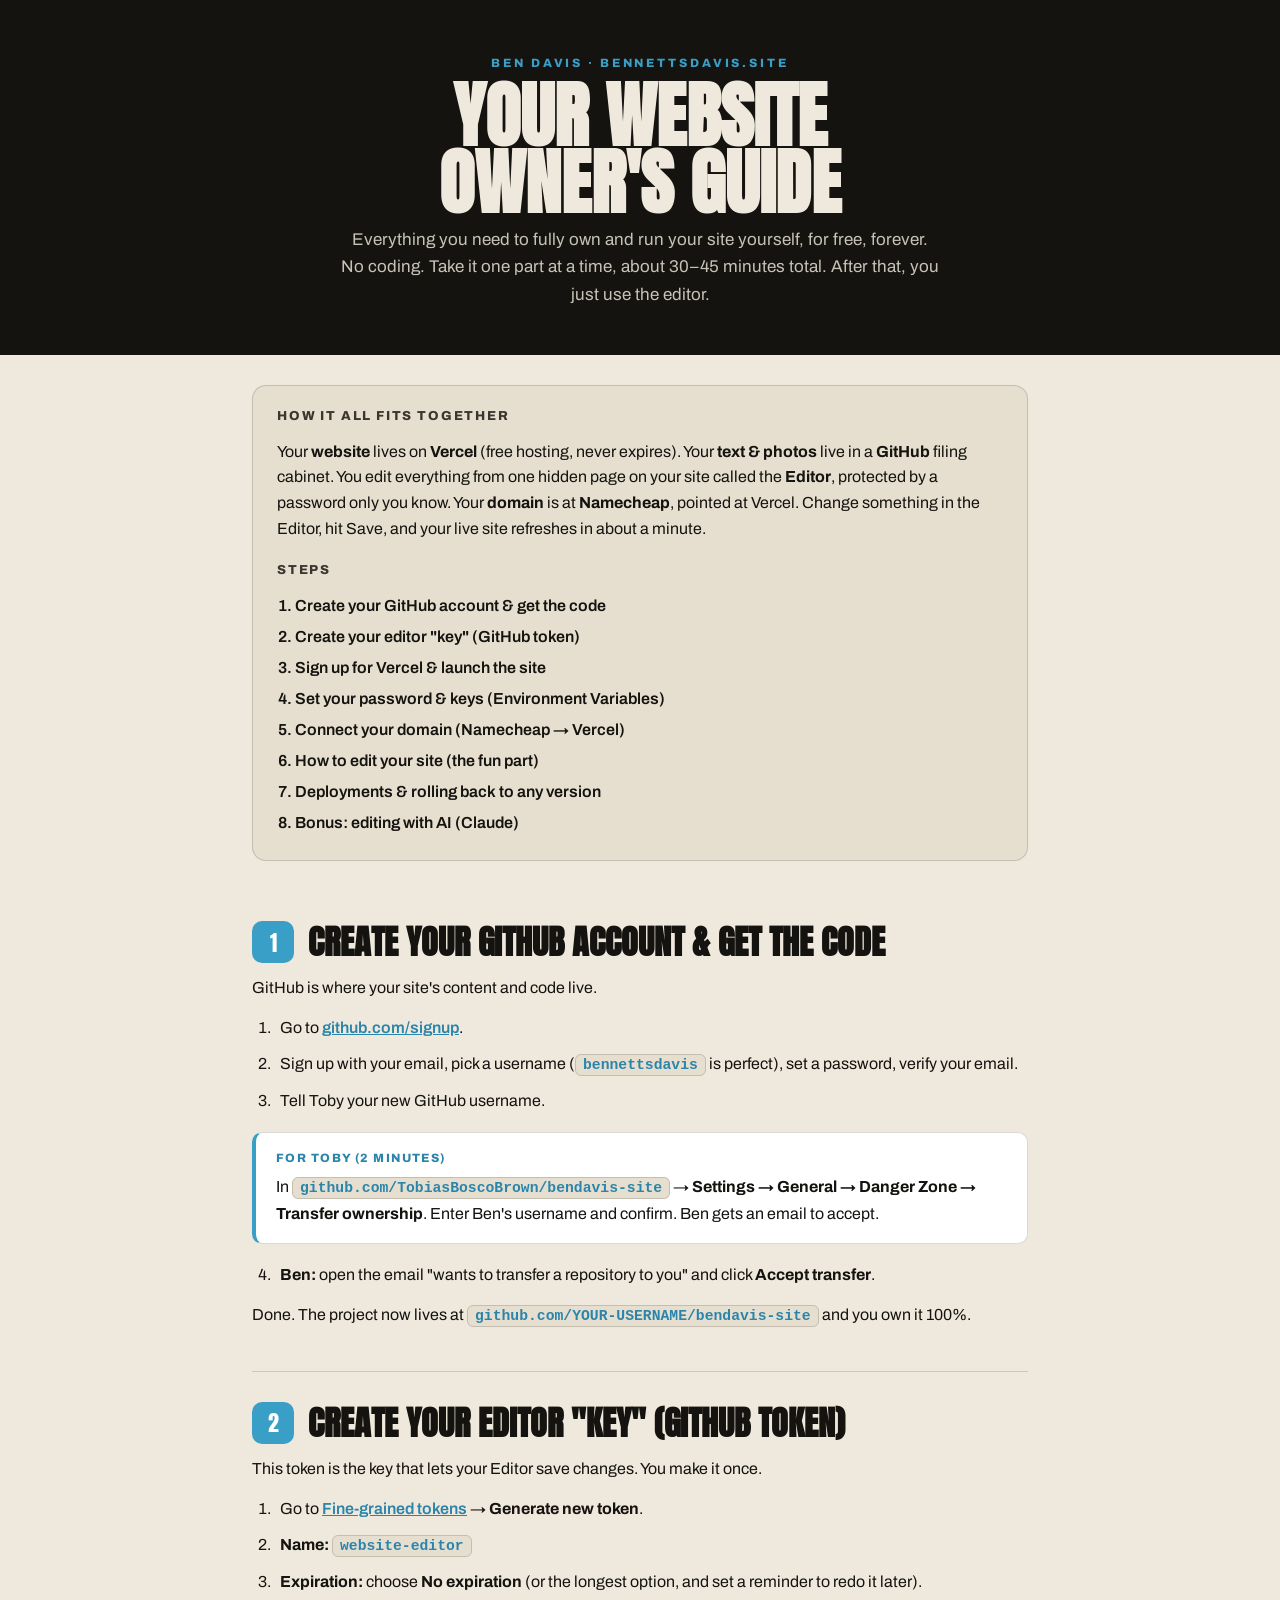
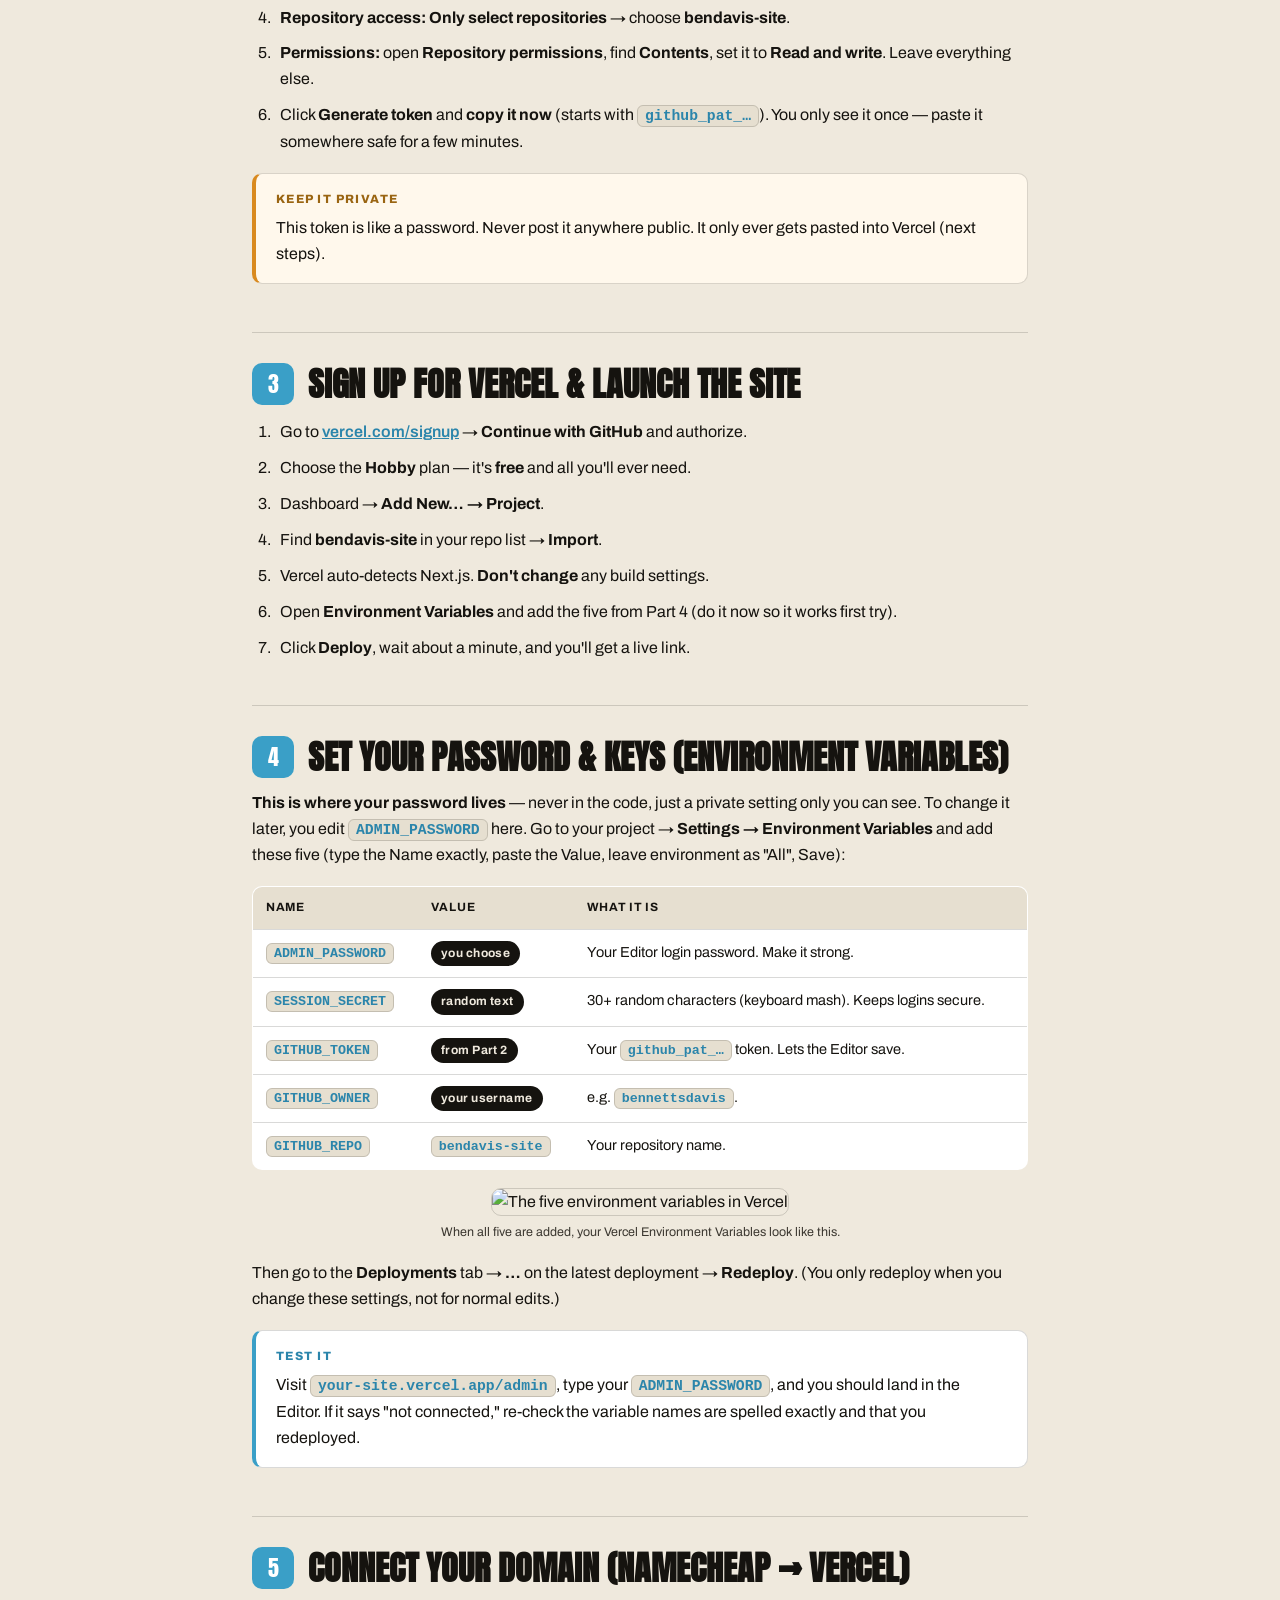
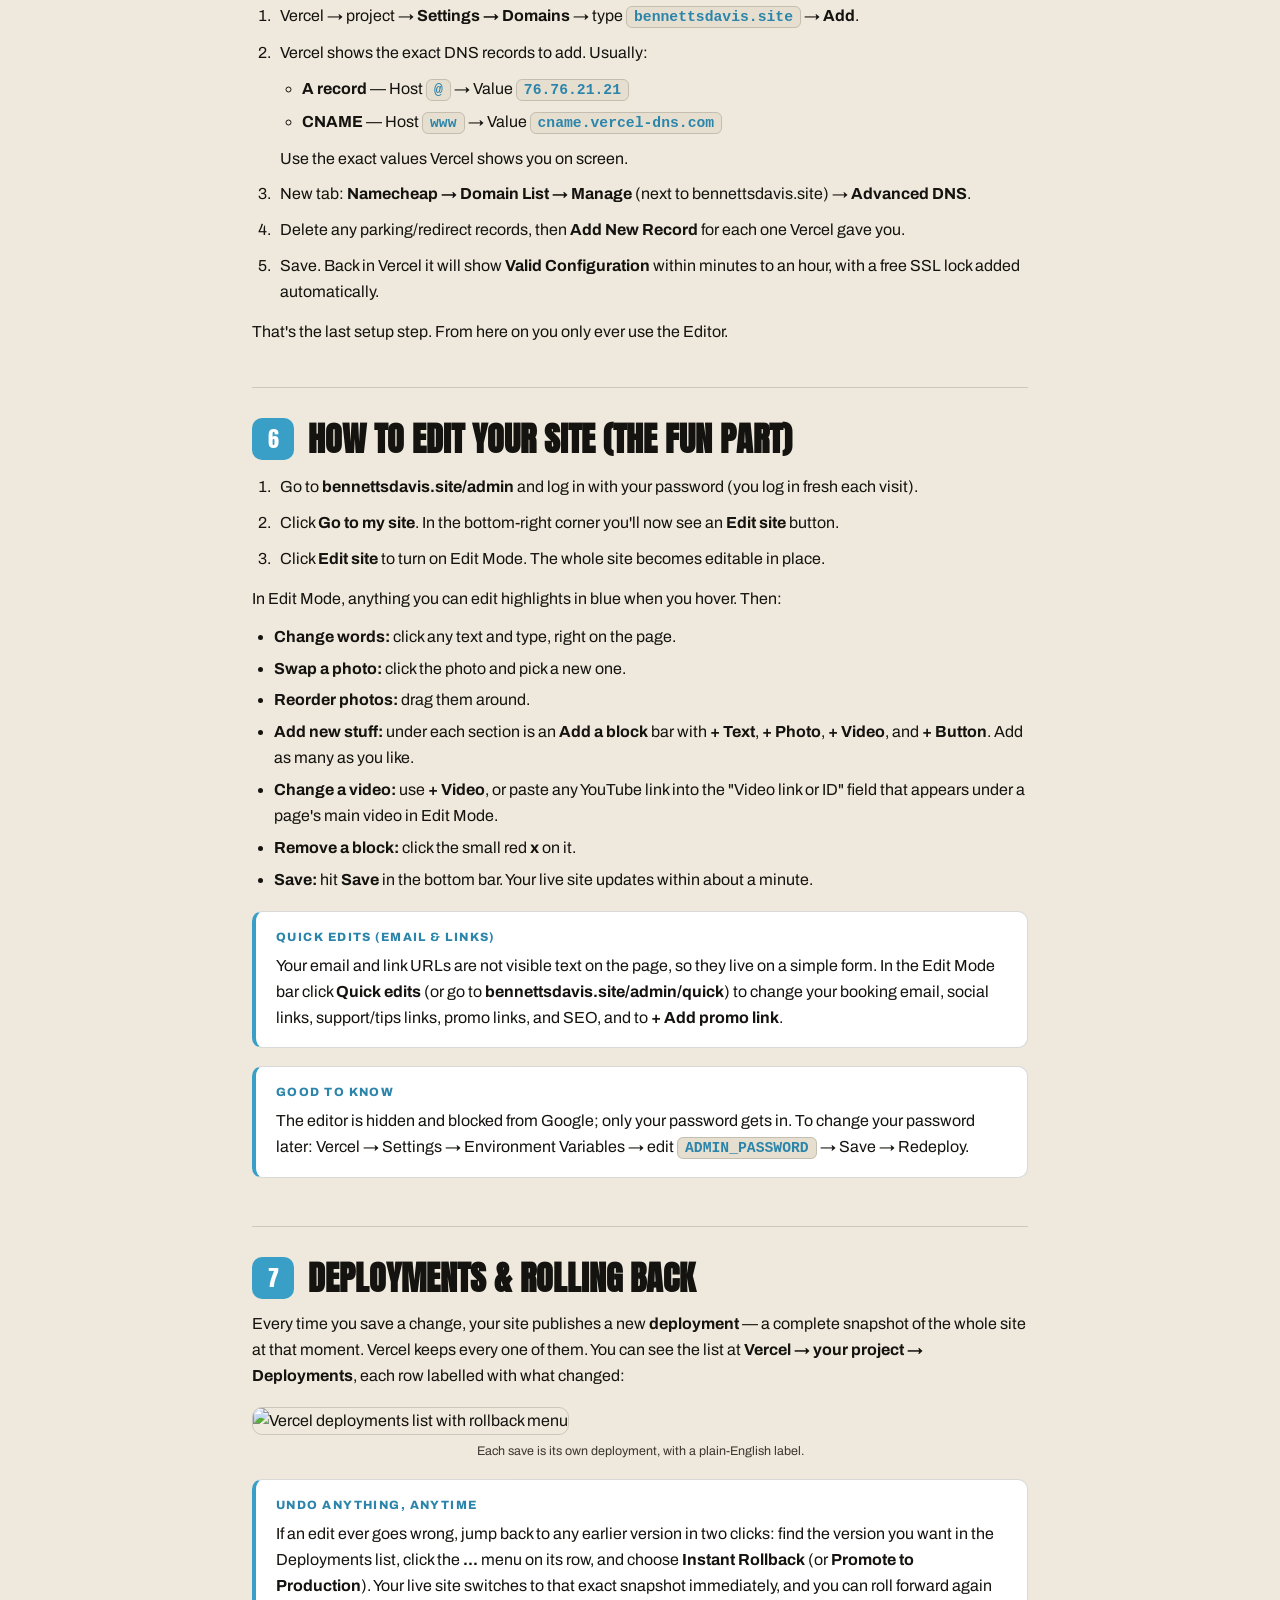
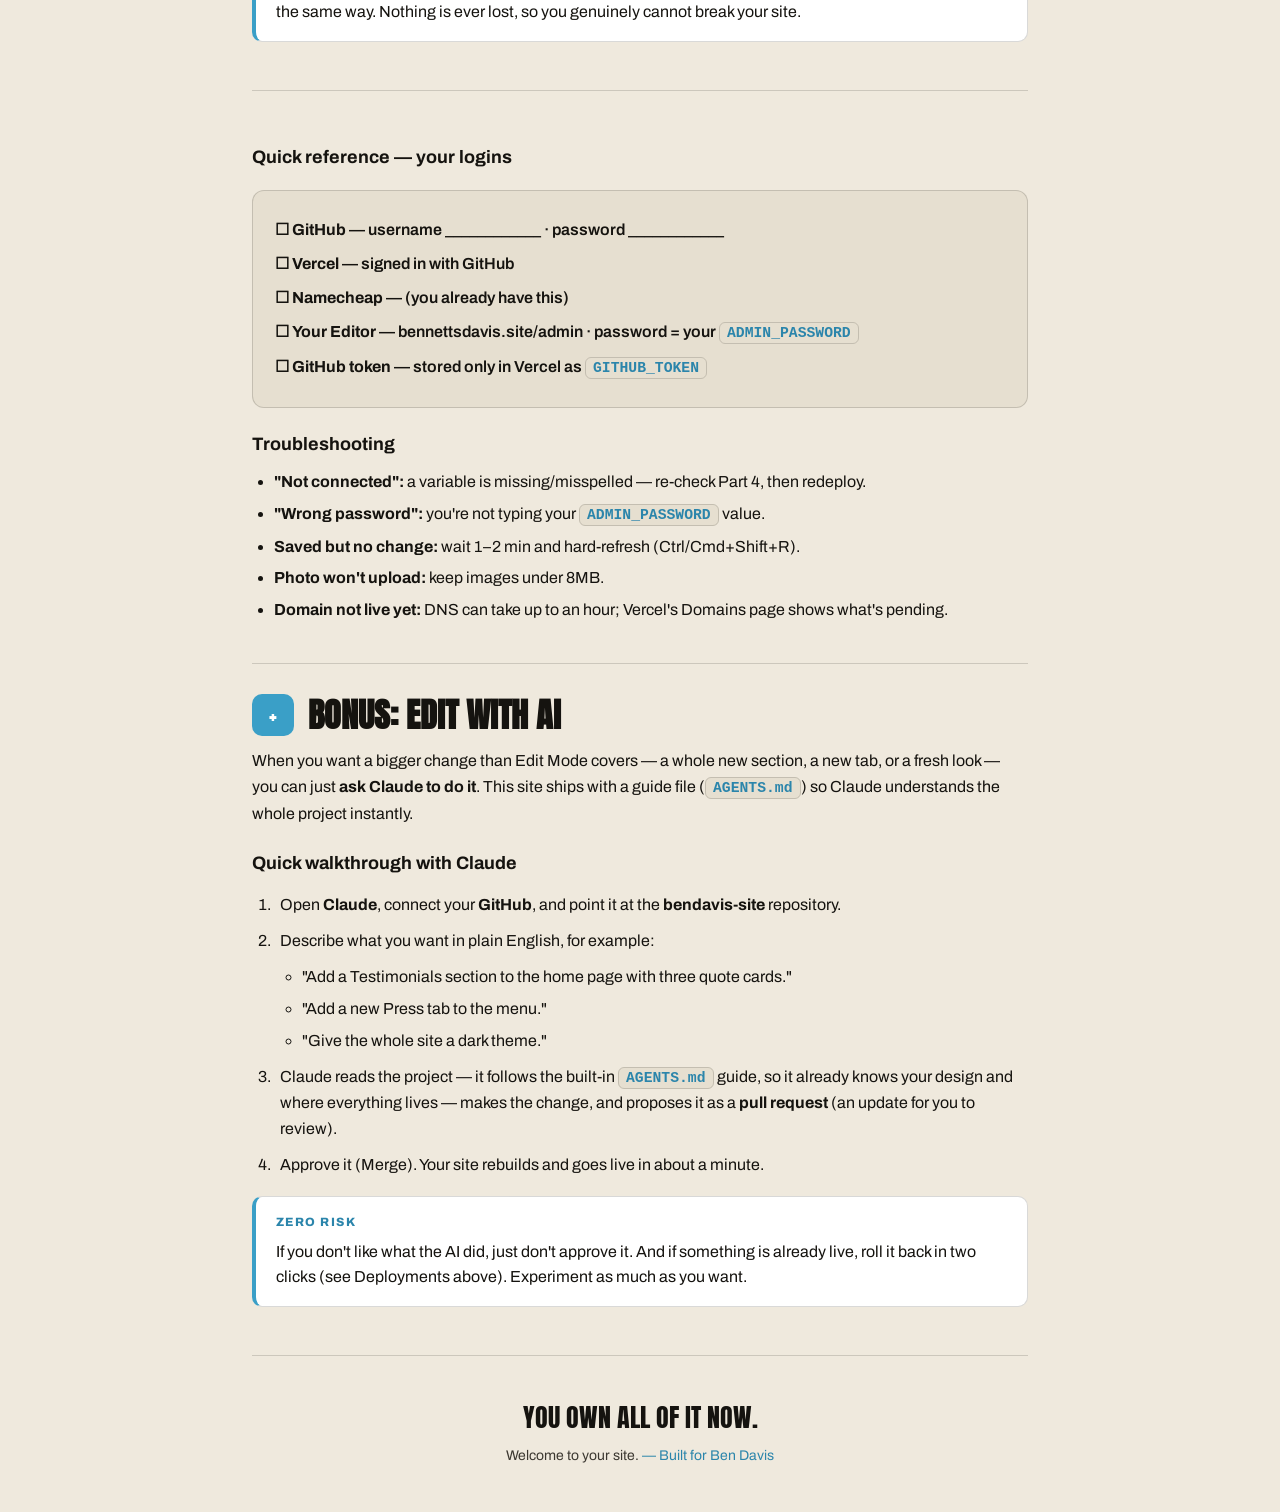
==== docs/index.html @ 59422f83 "Onboarding: AI walkthrough uses Claude instead of ChatGPT" ====
<!DOCTYPE html>
<html lang="en">
<head>
<meta charset="UTF-8" />
<meta name="viewport" content="width=device-width, initial-scale=1.0" />
<meta name="robots" content="noindex" />
<title>Your Website — Owner's Guide | Ben Davis</title>
<link rel="preconnect" href="https://fonts.googleapis.com" />
<link rel="preconnect" href="https://fonts.gstatic.com" crossorigin />
<link href="https://fonts.googleapis.com/css2?family=Anton&family=Archivo:wght@400;500;600;700;800;900&display=swap" rel="stylesheet" />
<style>
:root{--cream:#efe9dd;--cream-2:#e6dfd0;--ink:#15130f;--ink-soft:#3b3730;--blue:#3a9fc7;--blue-deep:#2b85ab;--line:rgba(21,19,15,.16)}
*{margin:0;padding:0;box-sizing:border-box}
html{scroll-behavior:smooth}
body{background:var(--cream);color:var(--ink);font-family:'Archivo',-apple-system,sans-serif;line-height:1.62;-webkit-font-smoothing:antialiased}
.wrap{max-width:820px;margin:0 auto;padding:0 22px}
header.top{background:var(--ink);color:var(--cream);padding:54px 0 46px;text-align:center}
header.top .kick{font-size:12px;font-weight:800;letter-spacing:.24em;text-transform:uppercase;color:var(--blue)}
header.top h1{font-family:'Anton',sans-serif;font-size:clamp(40px,8vw,72px);text-transform:uppercase;line-height:.92;margin:10px 0}
header.top p{color:rgba(239,233,221,.82);max-width:60ch;margin:8px auto 0;font-size:17px}
.toc{background:var(--cream-2);border:1px solid var(--line);border-radius:14px;padding:20px 24px;margin:30px 0}
.toc h2{font-size:13px;font-weight:800;letter-spacing:.14em;text-transform:uppercase;color:var(--ink-soft);margin-bottom:12px}
.toc ol{margin-left:18px}
.toc li{margin:5px 0;font-weight:600}
.toc a{color:var(--ink);text-decoration:none}
.toc a:hover{color:var(--blue-deep)}
section{padding:30px 0;border-bottom:1px solid var(--line)}
.part{display:flex;align-items:center;gap:14px;margin-bottom:8px}
.part .num{font-family:'Anton',sans-serif;background:var(--blue);color:#fff;width:42px;height:42px;border-radius:10px;display:flex;align-items:center;justify-content:center;font-size:22px;flex:none}
.part h2{font-family:'Anton',sans-serif;font-size:clamp(24px,4.4vw,34px);text-transform:uppercase;line-height:1}
section h3{font-size:18px;margin:22px 0 6px}
p{margin:12px 0}
ol.steps{margin:14px 0 14px 22px}
ol.steps>li{margin:10px 0;padding-left:6px}
ul{margin:10px 0 10px 22px}
ul li{margin:6px 0}
code{background:var(--cream-2);border:1px solid var(--line);border-radius:6px;padding:2px 7px;font-family:ui-monospace,Menlo,Consolas,monospace;font-size:.92em;color:var(--blue-deep);font-weight:600}
a{color:var(--blue-deep);font-weight:600}
.callout{background:#fff;border:1px solid var(--line);border-left:4px solid var(--blue);border-radius:10px;padding:16px 20px;margin:18px 0}
.callout.warn{border-left-color:#d98a1f;background:#fff8ec}
.callout .lab{font-size:12px;font-weight:800;letter-spacing:.12em;text-transform:uppercase;color:var(--blue-deep);margin-bottom:6px}
.callout.warn .lab{color:#9a6512}
table{width:100%;border-collapse:collapse;margin:18px 0;font-size:14.5px;background:#fff;border:1px solid var(--line);border-radius:10px;overflow:hidden}
th,td{text-align:left;padding:11px 13px;border-bottom:1px solid var(--line);vertical-align:top}
th{background:var(--cream-2);font-size:12px;letter-spacing:.06em;text-transform:uppercase}
tr:last-child td{border-bottom:none}
.pill{display:inline-block;background:var(--ink);color:var(--cream);border-radius:100px;padding:3px 10px;font-size:12px;font-weight:700;letter-spacing:.04em}
.checklist{background:var(--cream-2);border:1px solid var(--line);border-radius:12px;padding:18px 22px;margin:18px 0}
.checklist div{margin:8px 0;font-weight:600}
footer{text-align:center;padding:40px 0 60px;color:var(--ink-soft);font-size:14px}
footer .big{font-family:'Anton',sans-serif;font-size:26px;color:var(--ink);text-transform:uppercase;margin-bottom:6px}
.acc{color:var(--blue-deep)}
</style>
</head>
<body>
<header class="top">
  <div class="wrap">
    <div class="kick">Ben Davis · bennettsdavis.site</div>
    <h1>Your Website<br>Owner's Guide</h1>
    <p>Everything you need to fully own and run your site yourself, for free, forever. No coding. Take it one part at a time, about 30–45 minutes total. After that, you just use the editor.</p>
  </div>
</header>

<div class="wrap">

  <div class="toc">
    <h2>How it all fits together</h2>
    <p style="margin-top:0">Your <b>website</b> lives on <b>Vercel</b> (free hosting, never expires). Your <b>text &amp; photos</b> live in a <b>GitHub</b> filing cabinet. You edit everything from one hidden page on your site called the <b>Editor</b>, protected by a password only you know. Your <b>domain</b> is at <b>Namecheap</b>, pointed at Vercel. Change something in the Editor, hit Save, and your live site refreshes in about a minute.</p>
    <h2 style="margin-top:18px">Steps</h2>
    <ol>
      <li><a href="#p1">Create your GitHub account &amp; get the code</a></li>
      <li><a href="#p2">Create your editor "key" (GitHub token)</a></li>
      <li><a href="#p3">Sign up for Vercel &amp; launch the site</a></li>
      <li><a href="#p4">Set your password &amp; keys (Environment Variables)</a></li>
      <li><a href="#p5">Connect your domain (Namecheap → Vercel)</a></li>
      <li><a href="#p6">How to edit your site (the fun part)</a></li>
      <li><a href="#p7">Deployments &amp; rolling back to any version</a></li>
      <li><a href="#p8">Bonus: editing with AI (Claude)</a></li>
    </ol>
  </div>

  <section id="p1">
    <div class="part"><div class="num">1</div><h2>Create your GitHub account &amp; get the code</h2></div>
    <p>GitHub is where your site's content and code live.</p>
    <ol class="steps">
      <li>Go to <a href="https://github.com/signup" target="_blank">github.com/signup</a>.</li>
      <li>Sign up with your email, pick a username (<code>bennettsdavis</code> is perfect), set a password, verify your email.</li>
      <li>Tell Toby your new GitHub username.</li>
    </ol>
    <div class="callout">
      <div class="lab">For Toby (2 minutes)</div>
      In <code>github.com/TobiasBoscoBrown/bendavis-site</code> → <b>Settings → General → Danger Zone → Transfer ownership</b>. Enter Ben's username and confirm. Ben gets an email to accept.
    </div>
    <ol class="steps" start="4">
      <li><b>Ben:</b> open the email "wants to transfer a repository to you" and click <b>Accept transfer</b>.</li>
    </ol>
    <p>Done. The project now lives at <code>github.com/YOUR-USERNAME/bendavis-site</code> and you own it 100%.</p>
  </section>

  <section id="p2">
    <div class="part"><div class="num">2</div><h2>Create your editor "key" (GitHub token)</h2></div>
    <p>This token is the key that lets your Editor save changes. You make it once.</p>
    <ol class="steps">
      <li>Go to <a href="https://github.com/settings/tokens?type=beta" target="_blank">Fine-grained tokens</a> → <b>Generate new token</b>.</li>
      <li><b>Name:</b> <code>website-editor</code></li>
      <li><b>Expiration:</b> choose <b>No expiration</b> (or the longest option, and set a reminder to redo it later).</li>
      <li><b>Repository access:</b> <b>Only select repositories</b> → choose <b>bendavis-site</b>.</li>
      <li><b>Permissions:</b> open <b>Repository permissions</b>, find <b>Contents</b>, set it to <b>Read and write</b>. Leave everything else.</li>
      <li>Click <b>Generate token</b> and <b>copy it now</b> (starts with <code>github_pat_…</code>). You only see it once — paste it somewhere safe for a few minutes.</li>
    </ol>
    <div class="callout warn"><div class="lab">Keep it private</div>This token is like a password. Never post it anywhere public. It only ever gets pasted into Vercel (next steps).</div>
  </section>

  <section id="p3">
    <div class="part"><div class="num">3</div><h2>Sign up for Vercel &amp; launch the site</h2></div>
    <ol class="steps">
      <li>Go to <a href="https://vercel.com/signup" target="_blank">vercel.com/signup</a> → <b>Continue with GitHub</b> and authorize.</li>
      <li>Choose the <b>Hobby</b> plan — it's <b>free</b> and all you'll ever need.</li>
      <li>Dashboard → <b>Add New… → Project</b>.</li>
      <li>Find <b>bendavis-site</b> in your repo list → <b>Import</b>.</li>
      <li>Vercel auto-detects Next.js. <b>Don't change</b> any build settings.</li>
      <li>Open <b>Environment Variables</b> and add the five from Part 4 (do it now so it works first try).</li>
      <li>Click <b>Deploy</b>, wait about a minute, and you'll get a live link.</li>
    </ol>
  </section>

  <section id="p4">
    <div class="part"><div class="num">4</div><h2>Set your password &amp; keys (Environment Variables)</h2></div>
    <p><b>This is where your password lives</b> — never in the code, just a private setting only you can see. To change it later, you edit <code>ADMIN_PASSWORD</code> here. Go to your project → <b>Settings → Environment Variables</b> and add these five (type the Name exactly, paste the Value, leave environment as "All", Save):</p>
    <table>
      <tr><th>Name</th><th>Value</th><th>What it is</th></tr>
      <tr><td><code>ADMIN_PASSWORD</code></td><td><span class="pill">you choose</span></td><td>Your Editor login password. Make it strong.</td></tr>
      <tr><td><code>SESSION_SECRET</code></td><td><span class="pill">random text</span></td><td>30+ random characters (keyboard mash). Keeps logins secure.</td></tr>
      <tr><td><code>GITHUB_TOKEN</code></td><td><span class="pill">from Part 2</span></td><td>Your <code>github_pat_…</code> token. Lets the Editor save.</td></tr>
      <tr><td><code>GITHUB_OWNER</code></td><td><span class="pill">your username</span></td><td>e.g. <code>bennettsdavis</code>.</td></tr>
      <tr><td><code>GITHUB_REPO</code></td><td><code>bendavis-site</code></td><td>Your repository name.</td></tr>
    </table>
    <figure style="margin:18px 0;text-align:center"><img src="onboarding/env-vars.png" alt="The five environment variables in Vercel" style="max-width:330px;width:100%;border:1px solid var(--line);border-radius:10px" /><figcaption style="font-size:12.5px;color:var(--ink-soft);margin-top:6px">When all five are added, your Vercel Environment Variables look like this.</figcaption></figure>
    <p>Then go to the <b>Deployments</b> tab → <b>…</b> on the latest deployment → <b>Redeploy</b>. (You only redeploy when you change these settings, not for normal edits.)</p>
    <div class="callout"><div class="lab">Test it</div>Visit <code>your-site.vercel.app/admin</code>, type your <code>ADMIN_PASSWORD</code>, and you should land in the Editor. If it says "not connected," re-check the variable names are spelled exactly and that you redeployed.</div>
  </section>

  <section id="p5">
    <div class="part"><div class="num">5</div><h2>Connect your domain (Namecheap → Vercel)</h2></div>
    <ol class="steps">
      <li>Vercel → project → <b>Settings → Domains</b> → type <code>bennettsdavis.site</code> → <b>Add</b>.</li>
      <li>Vercel shows the exact DNS records to add. Usually:
        <ul>
          <li><b>A record</b> — Host <code>@</code> → Value <code>76.76.21.21</code></li>
          <li><b>CNAME</b> — Host <code>www</code> → Value <code>cname.vercel-dns.com</code></li>
        </ul>
        Use the exact values Vercel shows you on screen.
      </li>
      <li>New tab: <b>Namecheap → Domain List → Manage</b> (next to bennettsdavis.site) → <b>Advanced DNS</b>.</li>
      <li>Delete any parking/redirect records, then <b>Add New Record</b> for each one Vercel gave you.</li>
      <li>Save. Back in Vercel it will show <b>Valid Configuration</b> within minutes to an hour, with a free SSL lock added automatically.</li>
    </ol>
    <p>That's the last setup step. From here on you only ever use the Editor.</p>
  </section>

  <section id="p6">
    <div class="part"><div class="num">6</div><h2>How to edit your site (the fun part)</h2></div>
    <ol class="steps">
      <li>Go to <b>bennettsdavis.site/admin</b> and log in with your password (you log in fresh each visit).</li>
      <li>Click <b>Go to my site</b>. In the bottom-right corner you'll now see an <b>Edit site</b> button.</li>
      <li>Click <b>Edit site</b> to turn on Edit Mode. The whole site becomes editable in place.</li>
    </ol>
    <p>In Edit Mode, anything you can edit highlights in blue when you hover. Then:</p>
    <ul>
      <li><b>Change words:</b> click any text and type, right on the page.</li>
      <li><b>Swap a photo:</b> click the photo and pick a new one.</li>
      <li><b>Reorder photos:</b> drag them around.</li>
      <li><b>Add new stuff:</b> under each section is an <b>Add a block</b> bar with <b>+ Text</b>, <b>+ Photo</b>, <b>+ Video</b>, and <b>+ Button</b>. Add as many as you like.</li>
      <li><b>Change a video:</b> use <b>+ Video</b>, or paste any YouTube link into the "Video link or ID" field that appears under a page's main video in Edit Mode.</li>
      <li><b>Remove a block:</b> click the small red <b>x</b> on it.</li>
      <li><b>Save:</b> hit <b>Save</b> in the bottom bar. Your live site updates within about a minute.</li>
    </ul>
    <div class="callout"><div class="lab">Quick edits (email &amp; links)</div>Your email and link URLs are not visible text on the page, so they live on a simple form. In the Edit Mode bar click <b>Quick edits</b> (or go to <b>bennettsdavis.site/admin/quick</b>) to change your booking email, social links, support/tips links, promo links, and SEO, and to <b>+ Add promo link</b>.</div>
    <div class="callout"><div class="lab">Good to know</div>The editor is hidden and blocked from Google; only your password gets in. To change your password later: Vercel &rarr; Settings &rarr; Environment Variables &rarr; edit <code>ADMIN_PASSWORD</code> &rarr; Save &rarr; Redeploy.</div>
  </section>

  <section id="p7">
    <div class="part"><div class="num">7</div><h2>Deployments &amp; rolling back</h2></div>
    <p>Every time you save a change, your site publishes a new <b>deployment</b> &mdash; a complete snapshot of the whole site at that moment. Vercel keeps every one of them. You can see the list at <b>Vercel &rarr; your project &rarr; Deployments</b>, each row labelled with what changed:</p>
    <figure style="margin:18px 0"><img src="onboarding/rollback.png" alt="Vercel deployments list with rollback menu" style="width:100%;border:1px solid var(--line);border-radius:10px" /><figcaption style="font-size:12.5px;color:var(--ink-soft);margin-top:6px;text-align:center">Each save is its own deployment, with a plain-English label.</figcaption></figure>
    <div class="callout"><div class="lab">Undo anything, anytime</div>If an edit ever goes wrong, jump back to any earlier version in two clicks: find the version you want in the Deployments list, click the <b>...</b> menu on its row, and choose <b>Instant Rollback</b> (or <b>Promote to Production</b>). Your live site switches to that exact snapshot immediately, and you can roll forward again the same way. Nothing is ever lost, so you genuinely cannot break your site.</div>
  </section>

  <section>
    <h3>Quick reference — your logins</h3>
    <div class="checklist">
      <div>☐ <b>GitHub</b> — username ____________ · password ____________</div>
      <div>☐ <b>Vercel</b> — signed in with GitHub</div>
      <div>☐ <b>Namecheap</b> — (you already have this)</div>
      <div>☐ <b>Your Editor</b> — bennettsdavis.site/admin · password = your <code>ADMIN_PASSWORD</code></div>
      <div>☐ <b>GitHub token</b> — stored only in Vercel as <code>GITHUB_TOKEN</code></div>
    </div>
    <h3>Troubleshooting</h3>
    <ul>
      <li><b>"Not connected":</b> a variable is missing/misspelled — re-check Part 4, then redeploy.</li>
      <li><b>"Wrong password":</b> you're not typing your <code>ADMIN_PASSWORD</code> value.</li>
      <li><b>Saved but no change:</b> wait 1–2 min and hard-refresh (Ctrl/Cmd+Shift+R).</li>
      <li><b>Photo won't upload:</b> keep images under 8MB.</li>
      <li><b>Domain not live yet:</b> DNS can take up to an hour; Vercel's Domains page shows what's pending.</li>
    </ul>
  </section>

  <section id="p8">
    <div class="part"><div class="num">+</div><h2>Bonus: edit with AI</h2></div>
    <p>When you want a bigger change than Edit Mode covers &mdash; a whole new section, a new tab, or a fresh look &mdash; you can just <b>ask Claude to do it</b>. This site ships with a guide file (<code>AGENTS.md</code>) so Claude understands the whole project instantly.</p>
    <h3>Quick walkthrough with Claude</h3>
    <ol class="steps">
      <li>Open <b>Claude</b>, connect your <b>GitHub</b>, and point it at the <b>bendavis-site</b> repository.</li>
      <li>Describe what you want in plain English, for example:
        <ul>
          <li>"Add a Testimonials section to the home page with three quote cards."</li>
          <li>"Add a new Press tab to the menu."</li>
          <li>"Give the whole site a dark theme."</li>
        </ul>
      </li>
      <li>Claude reads the project &mdash; it follows the built-in <code>AGENTS.md</code> guide, so it already knows your design and where everything lives &mdash; makes the change, and proposes it as a <b>pull request</b> (an update for you to review).</li>
      <li>Approve it (Merge). Your site rebuilds and goes live in about a minute.</li>
    </ol>
    <div class="callout"><div class="lab">Zero risk</div>If you don't like what the AI did, just don't approve it. And if something is already live, roll it back in two clicks (see Deployments above). Experiment as much as you want.</div>
  </section>

  <footer>
    <div class="big">You own all of it now.</div>
    Welcome to your site. <span class="acc">— Built for Ben Davis</span>
  </footer>

</div>
</body>
</html>
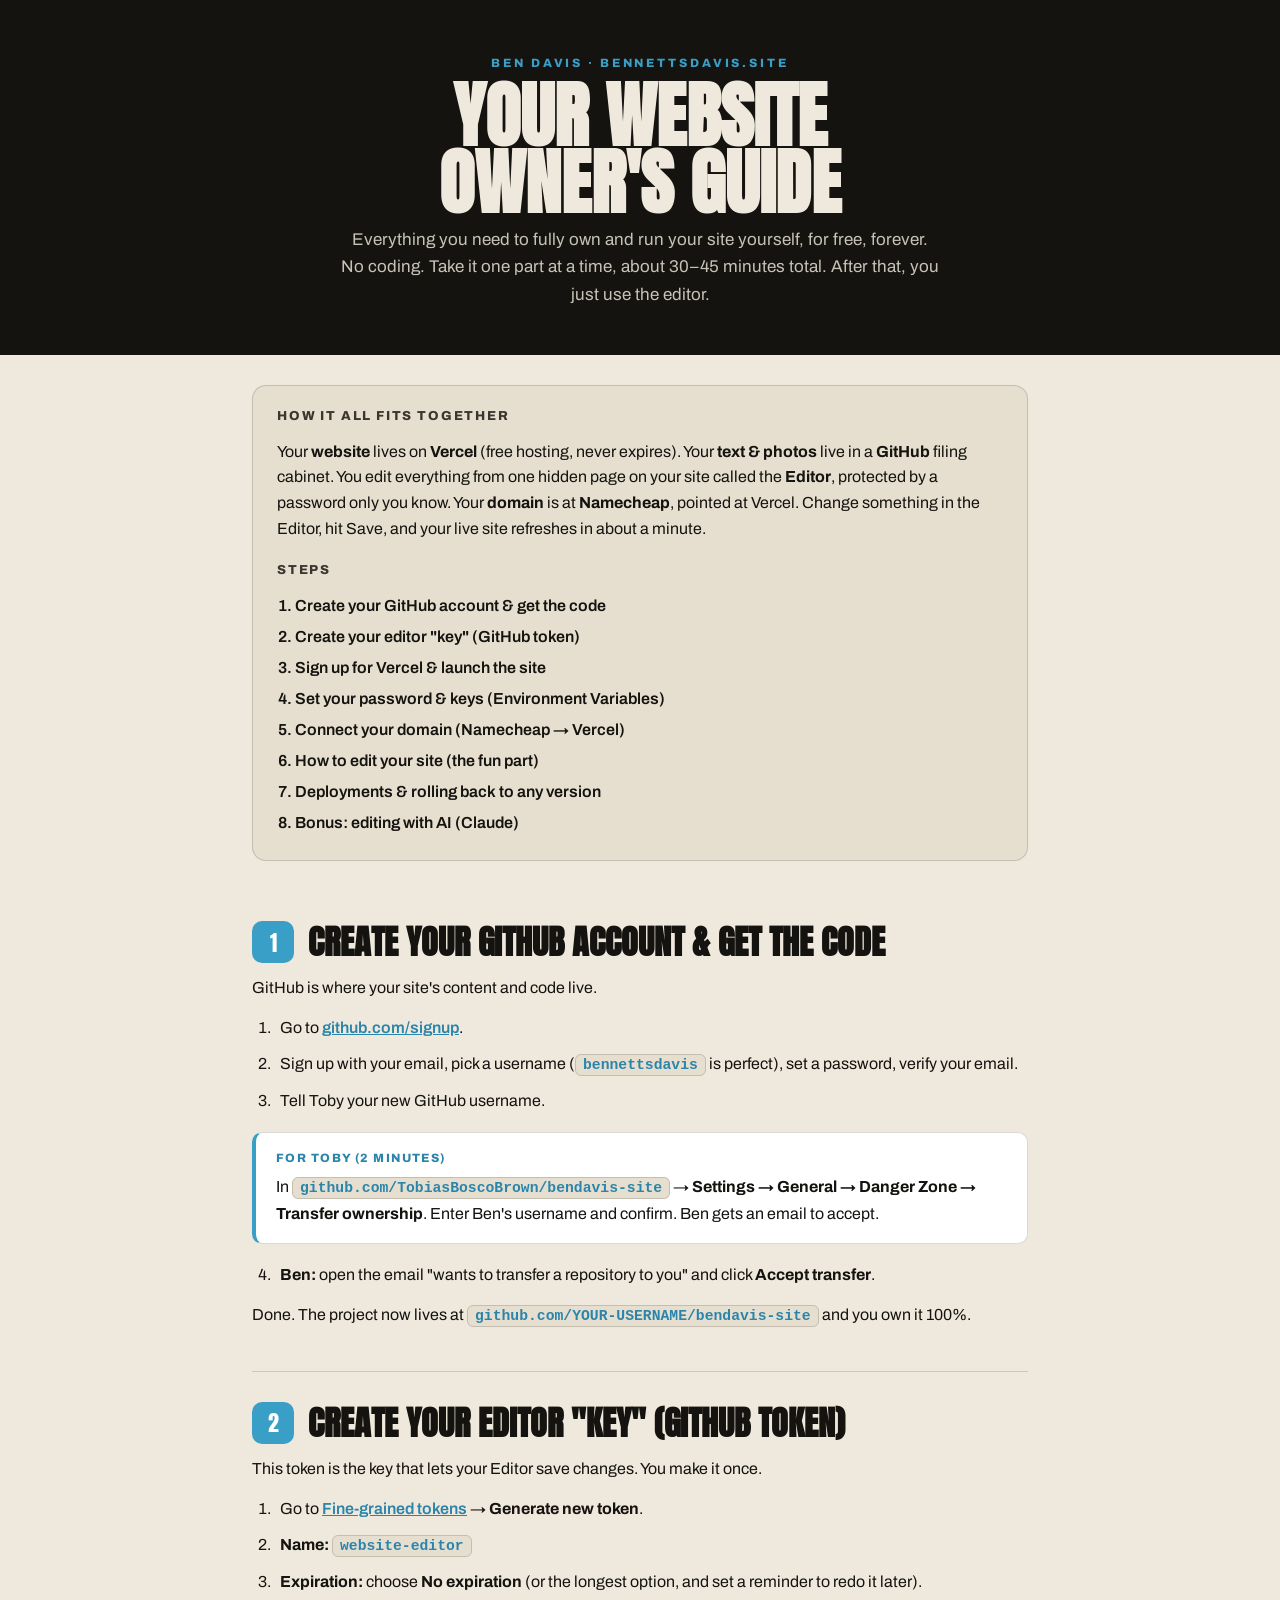
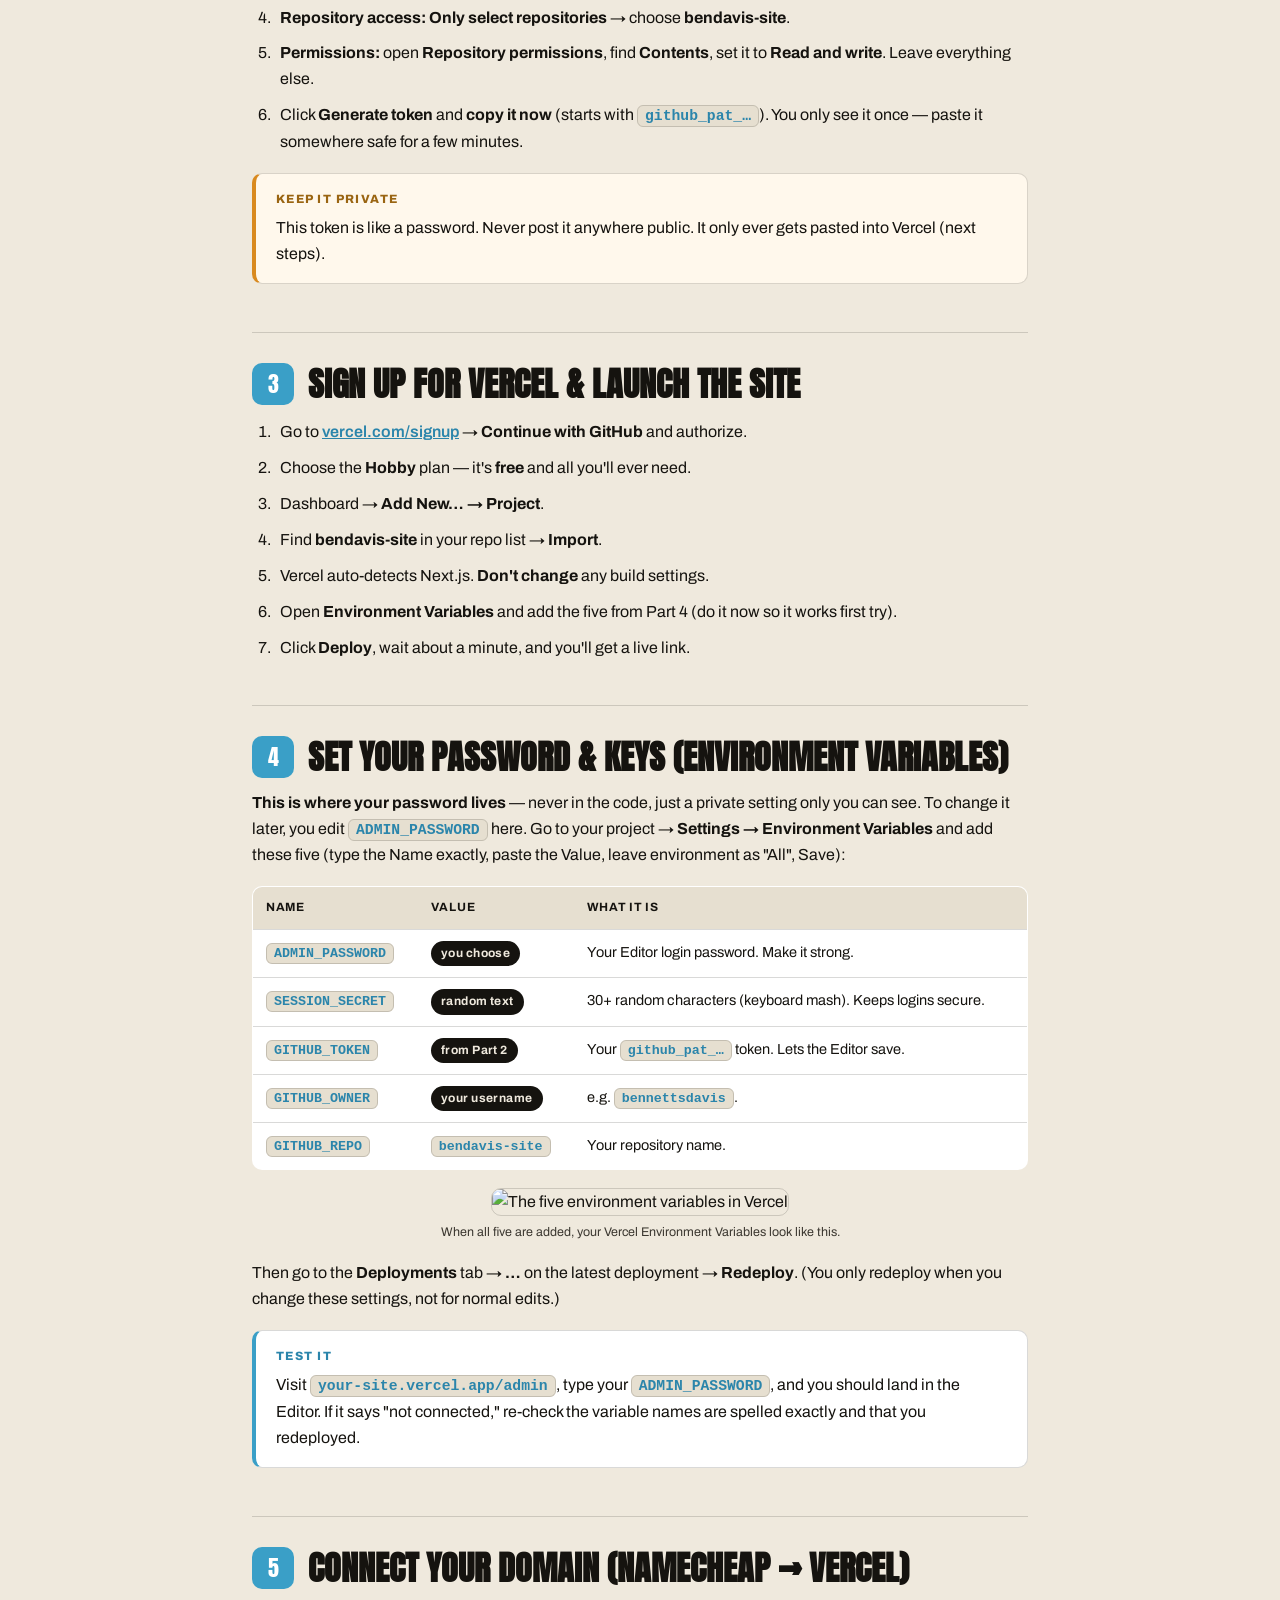
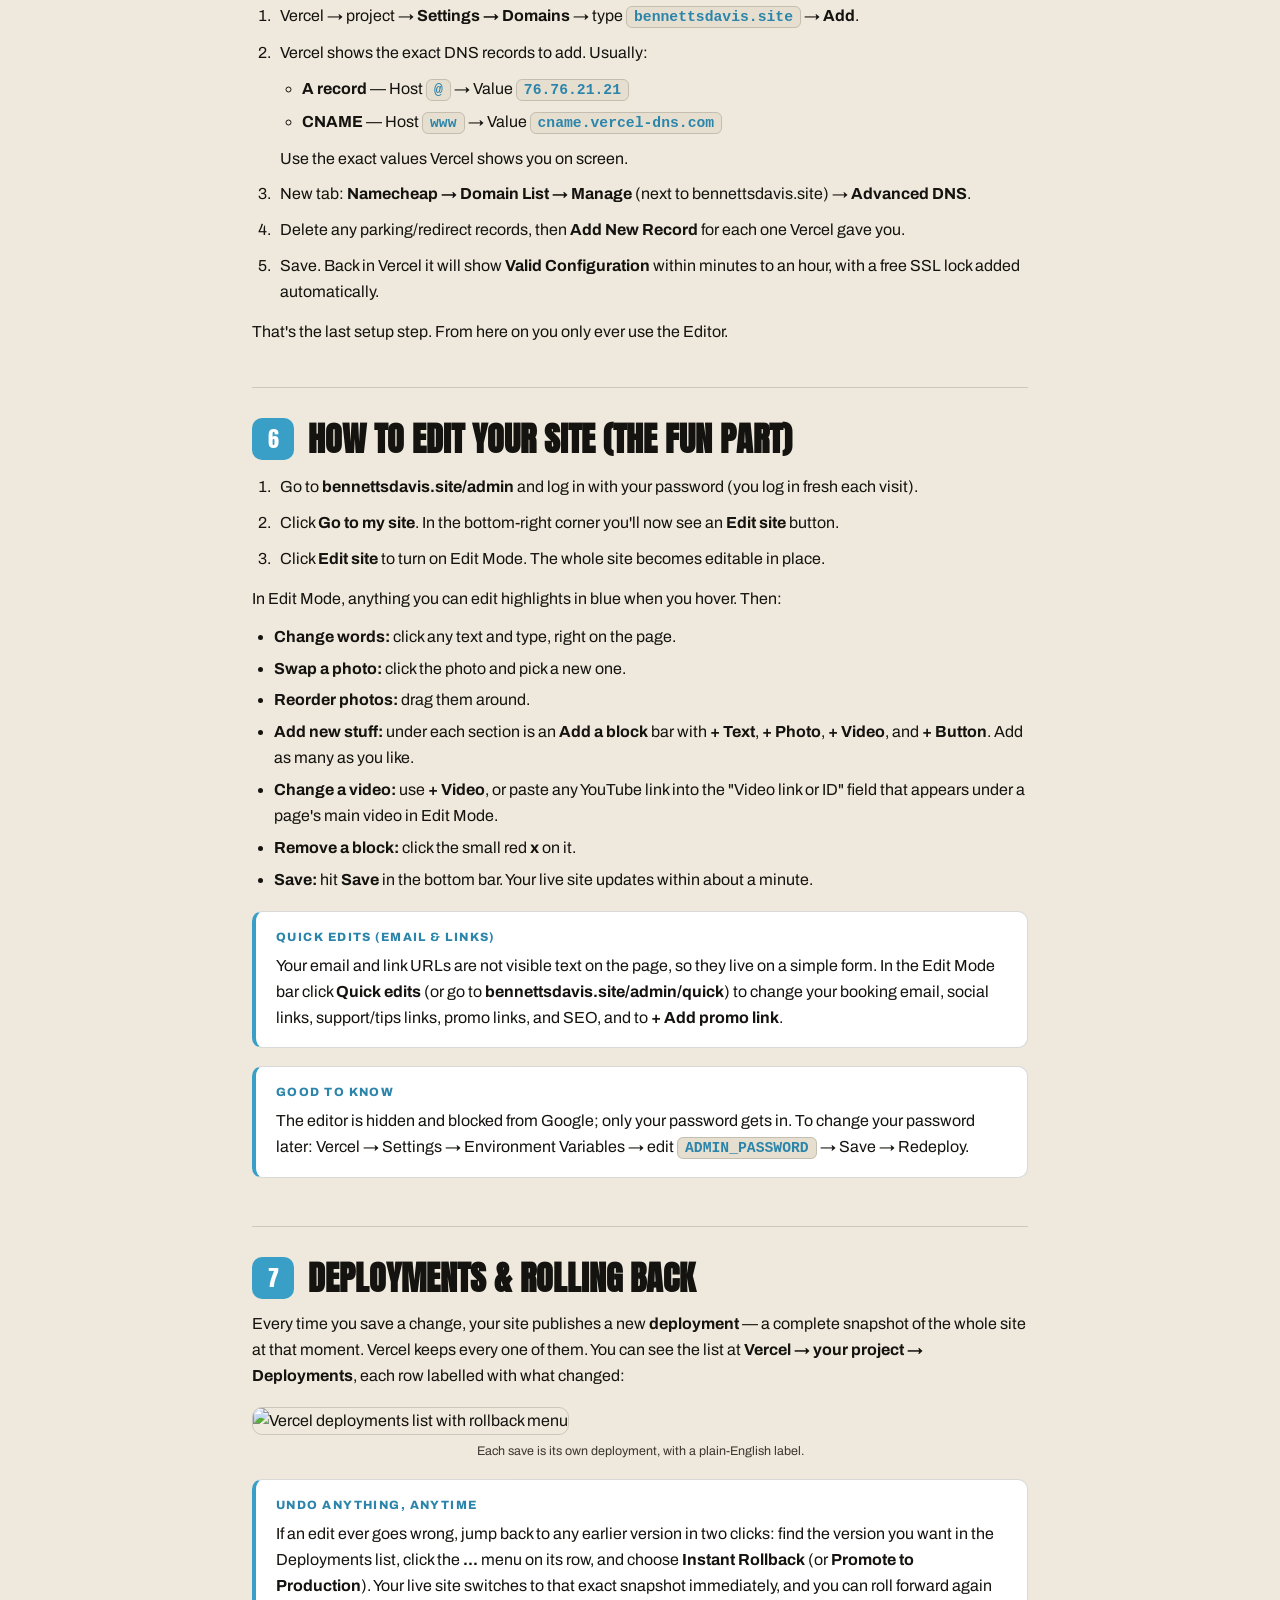
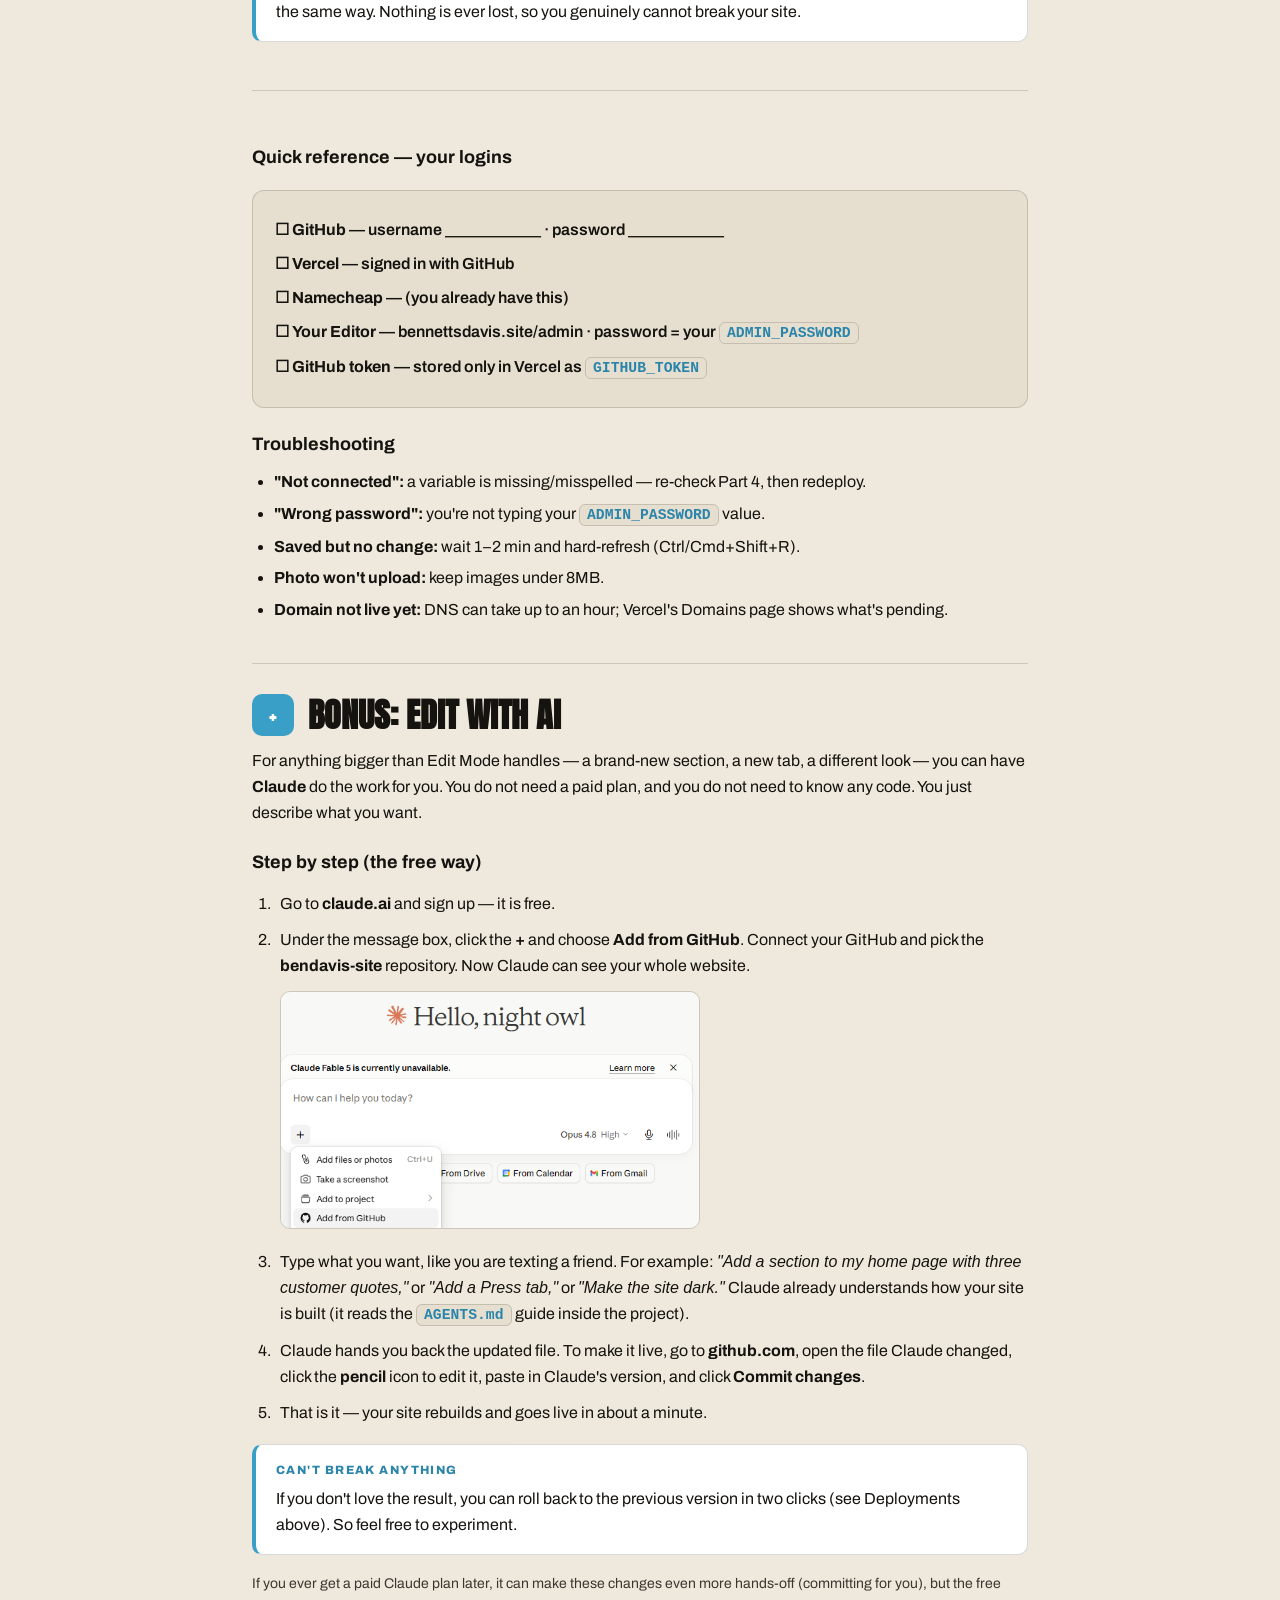
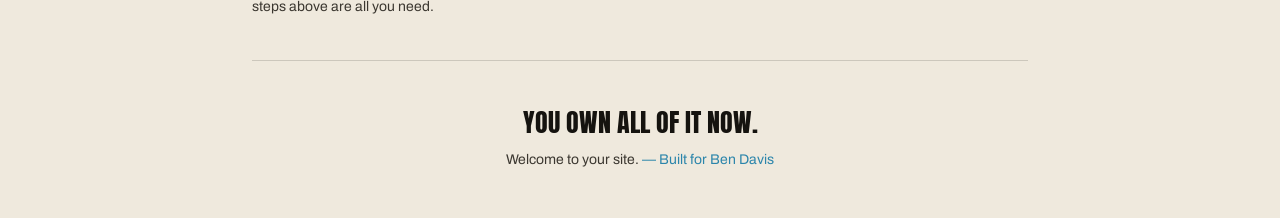
==== commit a48b4f53: "Onboarding: plainer no-subscription Claude+GitHub walkthrough with screenshot" ====
--- a/docs/index.html
+++ b/docs/index.html
@@ -207,21 +207,21 @@
 
   <section id="p8">
     <div class="part"><div class="num">+</div><h2>Bonus: edit with AI</h2></div>
-    <p>When you want a bigger change than Edit Mode covers &mdash; a whole new section, a new tab, or a fresh look &mdash; you can just <b>ask Claude to do it</b>. This site ships with a guide file (<code>AGENTS.md</code>) so Claude understands the whole project instantly.</p>
-    <h3>Quick walkthrough with Claude</h3>
-    <ol class="steps">
-      <li>Open <b>Claude</b>, connect your <b>GitHub</b>, and point it at the <b>bendavis-site</b> repository.</li>
-      <li>Describe what you want in plain English, for example:
-        <ul>
-          <li>"Add a Testimonials section to the home page with three quote cards."</li>
-          <li>"Add a new Press tab to the menu."</li>
-          <li>"Give the whole site a dark theme."</li>
-        </ul>
+    <p>For anything bigger than Edit Mode handles &mdash; a brand-new section, a new tab, a different look &mdash; you can have <b>Claude</b> do the work for you. You do not need a paid plan, and you do not need to know any code. You just describe what you want.</p>
+
+    <h3>Step by step (the free way)</h3>
+    <ol class="steps">
+      <li>Go to <b>claude.ai</b> and sign up &mdash; it is free.</li>
+      <li>Under the message box, click the <b>+</b> and choose <b>Add from GitHub</b>. Connect your GitHub and pick the <b>bendavis-site</b> repository. Now Claude can see your whole website.
+        <figure style="margin:12px 0"><img src="onboarding/claude-github.png" alt="The plus menu in Claude with Add from GitHub" style="max-width:420px;width:100%;border:1px solid var(--line);border-radius:10px" /></figure>
       </li>
-      <li>Claude reads the project &mdash; it follows the built-in <code>AGENTS.md</code> guide, so it already knows your design and where everything lives &mdash; makes the change, and proposes it as a <b>pull request</b> (an update for you to review).</li>
-      <li>Approve it (Merge). Your site rebuilds and goes live in about a minute.</li>
-    </ol>
-    <div class="callout"><div class="lab">Zero risk</div>If you don't like what the AI did, just don't approve it. And if something is already live, roll it back in two clicks (see Deployments above). Experiment as much as you want.</div>
+      <li>Type what you want, like you are texting a friend. For example: <i>"Add a section to my home page with three customer quotes,"</i> or <i>"Add a Press tab,"</i> or <i>"Make the site dark."</i> Claude already understands how your site is built (it reads the <code>AGENTS.md</code> guide inside the project).</li>
+      <li>Claude hands you back the updated file. To make it live, go to <b>github.com</b>, open the file Claude changed, click the <b>pencil</b> icon to edit it, paste in Claude's version, and click <b>Commit changes</b>.</li>
+      <li>That is it &mdash; your site rebuilds and goes live in about a minute.</li>
+    </ol>
+
+    <div class="callout"><div class="lab">Can't break anything</div>If you don't love the result, you can roll back to the previous version in two clicks (see Deployments above). So feel free to experiment.</div>
+    <p style="color:var(--ink-soft);font-size:14px">If you ever get a paid Claude plan later, it can make these changes even more hands-off (committing for you), but the free steps above are all you need.</p>
   </section>
 
   <footer>
